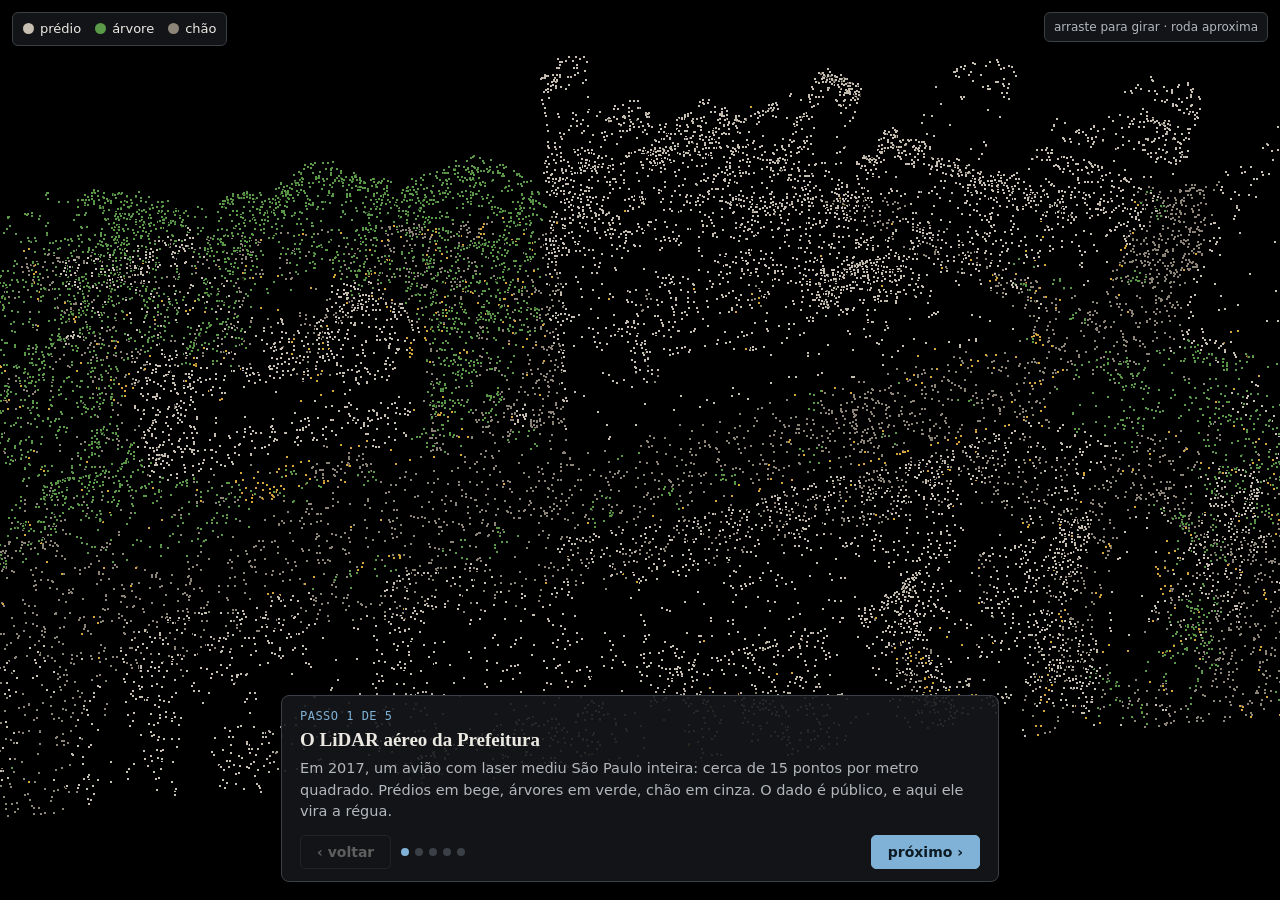
==== potree/tour.html @ 08c85d44 "Vira apresentação guiada: seis passos com imagens e passeios 3D dentro das fotos Comparadores arrast" ====
<!doctype html>
<html lang="pt-BR">
<head>
<meta charset="utf-8">
<meta name="viewport" content="width=device-width, initial-scale=1">
<title>Apresentação 3D</title>
<link rel="icon" href="data:image/svg+xml,%3Csvg xmlns=%27http://www.w3.org/2000/svg%27 viewBox=%270 0 32 32%27%3E%3Crect width=%2732%27 height=%2732%27 rx=%275%27 fill=%27%231f5f8b%27/%3E%3Cpath d=%27M16 5v22M5 16h22%27 stroke=%27%23fff%27 stroke-width=%272%27/%3E%3Ccircle cx=%2716%27 cy=%2716%27 r=%276.5%27 fill=%27none%27 stroke=%27%23fff%27 stroke-width=%272%27/%3E%3C/svg%3E">
<link rel="stylesheet" href="libs/potree/potree.css">
<style>
  :root { --painel: rgba(20, 23, 26, .9); --tinta: #ece9e3; --tinta2: #b4b8bc; --linha: #3a4046; --destaque: #7fb2d6; }
  html, body { margin: 0; height: 100%; overflow: hidden; background: #15181b; color: var(--tinta);
    font: 15px/1.5 "IBM Plex Sans", system-ui, -apple-system, "Segoe UI", sans-serif; }
  #render { position: absolute; inset: 0; }
  #cartao { position: absolute; left: 50%; bottom: 18px; transform: translateX(-50%); width: min(680px, calc(100% - 24px));
    background: var(--painel); border: 1px solid var(--linha); border-radius: 8px; padding: 14px 18px 12px; z-index: 20;
    box-shadow: 0 6px 24px rgba(0, 0, 0, .35); }
  #cartao .passo { font: 500 12px/1 "IBM Plex Mono", ui-monospace, monospace; color: var(--destaque); letter-spacing: .04em; }
  #cartao h1 { font: 600 19px/1.25 "Source Serif 4", Georgia, serif; margin: 6px 0 6px; }
  #cartao p { margin: 0; color: var(--tinta2); font-size: 14.5px; }
  #controles { display: flex; align-items: center; gap: 10px; margin-top: 12px; }
  #controles button { font: 600 14px "IBM Plex Sans", system-ui, sans-serif; border-radius: 5px; padding: 8px 16px; cursor: pointer;
    border: 1px solid var(--linha); background: transparent; color: var(--tinta); }
  #controles button.principal { background: var(--destaque); border-color: var(--destaque); color: #0d1a24; margin-left: auto; }
  #controles button:disabled { opacity: .35; cursor: default; }
  #pontos { display: flex; gap: 6px; }
  #pontos i { width: 8px; height: 8px; border-radius: 50%; background: var(--linha); cursor: pointer; }
  #pontos i.ativo { background: var(--destaque); }
  #legenda { position: absolute; top: 12px; left: 12px; z-index: 20; display: flex; gap: 14px; flex-wrap: wrap;
    background: var(--painel); border: 1px solid var(--linha); border-radius: 6px; padding: 6px 10px; font-size: 13px; }
  #legenda:empty { display: none; }
  #legenda span { display: inline-flex; align-items: center; gap: 6px; }
  #legenda i { width: 11px; height: 11px; border-radius: 50%; display: inline-block; }
  #dica { position: absolute; top: 12px; right: 12px; z-index: 20; font-size: 12px; color: var(--tinta2); background: var(--painel);
    border: 1px solid var(--linha); border-radius: 6px; padding: 5px 9px; }
  #carregando { position: absolute; inset: 0; display: grid; place-items: center; z-index: 30; background: #15181b;
    color: var(--tinta2); font-size: 15px; }
  .potree_annotation { font: 600 12px/1 "IBM Plex Sans", system-ui, sans-serif !important; }
  .annotation-titlebar { background: rgba(20, 23, 26, .85) !important; color: #fff !important; border-radius: 4px !important;
    padding: 4px 7px !important; border: 1px solid #3a4046 !important; }
  #potree_map, #potree_sidebar_container, #potree_quick_buttons { display: none !important; }
  @media (max-width: 560px) {
    #cartao { bottom: 8px; padding: 10px 12px; }
    #cartao h1 { font-size: 16.5px; }
    #cartao p { font-size: 13.5px; }
    #dica { display: none; }
  }
</style>
</head>
<body>
<div id="render"></div>
<div id="legenda"></div>
<div id="dica">arraste para olhar em volta</div>
<div id="cartao">
  <div class="passo" id="num"></div>
  <h1 id="tit"></h1>
  <p id="txt"></p>
  <div id="controles">
    <button id="voltar" type="button">‹ voltar</button>
    <div id="pontos"></div>
    <button id="proximo" class="principal" type="button">próximo ›</button>
  </div>
</div>
<div id="carregando">carregando as nuvens e as fotos…</div>

<script src="libs/jquery/jquery-3.1.1.min.js"></script>
<script src="libs/other/BinaryHeap.js"></script>
<script src="libs/tween/tween.min.js"></script>
<script src="libs/proj4/proj4.js"></script>
<script src="libs/potree/potree.js"></script>
<script>
  const q = new URLSearchParams(location.search);
  const TOUR = q.get('t') || 'avenida';
  const CORES = { 2: '#8d8577', 20: '#8d8577', 5: '#5b9a48', 6: '#c7bfb1', 19: '#d4a63c', 60: '#d6604d', 61: '#2166ac',
                  62: '#9a9a9a', 70: '#bbbbbb' };
  const hexRGB = h => [1, 3, 5].map(i => parseInt(h.slice(i, i + 2), 16) / 255);
  const grau = Math.PI / 180;

  if (window !== window.top) document.getElementById('dica').style.right = '120px';   // dentro do site: o fechar fica ali
  window.POTREE_NUVEM_MERCATOR = false;
  proj4.defs('pointcloud', '+proj=utm +zone=23 +south +ellps=GRS80 +towgs84=0,0,0,0,0,0,0 +units=m +no_defs');
  proj4.defs('WGS84', '+proj=longlat +ellps=WGS84 +datum=WGS84 +no_defs');
  const viewer = new Potree.Viewer(document.getElementById('render'), { noDragAndDrop: true });
  viewer.setEDLEnabled(true); viewer.setEDLRadius(1.4); viewer.setEDLStrength(0.35);
  viewer.setFOV(65); viewer.setPointBudget(4_000_000); viewer.setBackground('black'); viewer.setMinNodeSize(5);
  window.viewer = viewer;

  let cfg, imagens, passo = 0, linhasObjs = [], rotulos = [];
  const nuvens = {}, porNome = {};

  // ---------- linhas 3D (edificações do GeoSampa): o mesmo truque do viewer do TCC, que pega as classes de linha de
  // uma medição do Potree (este build não expõe o three.js), na cena de sobreposição (a esfera da foto cobre a principal)
  function criarLinhas(A) {
    const V3 = viewer.scene.view.position.constructor;
    const tmp = new Potree.Measure();
    tmp.addMarker(new V3(0, 0, 0)); tmp.addMarker(new V3(1, 0, 0));
    const e = tmp.edges[0];
    const LineSegments2 = Object.getPrototypeOf(e.constructor.prototype).constructor;
    const LineSegmentsGeometry = Object.getPrototypeOf(e.geometry.constructor.prototype).constructor;
    const LineMaterial = e.material.constructor;
    const cena = viewer.measuringTool ? viewer.measuringTool.scene : viewer.scene.scene;
    for (const [chave, cor] of [['telhado', 0x3d8bff], ['quinas', 0x9ec5ff]]) {
      if (!A[chave] || !A[chave].length) continue;
      const g = new LineSegmentsGeometry();
      g.setPositions(A[chave]);
      const m = new LineMaterial({ color: cor, linewidth: 3, resolution: e.material.resolution.clone() });
      m.depthTest = false;
      const o = new LineSegments2(g, m);
      o.position.set(...A.origem);
      o.frustumCulled = false;
      o.visible = false;
      cena.add(o);
      linhasObjs.push(o);
    }
    viewer.addEventListener('update', () => {
      const el = viewer.renderer.domElement;
      linhasObjs.forEach(o => o.material.resolution.set(el.clientWidth, el.clientHeight));
    });
  }

  // ---------- fotos 360
  function orientar(im) {                         // a mesma rotação do Images360.focus do potree.js
    const s = imagens.sphere;
    s.position.set(...im.position);
    s.rotation.set((+im.roll + 90) * grau, -im.pitch * grau, (-im.course + 90) * grau, 'ZYX');
  }
  function aplicarPose(im, v) {
    im.position = [v[0], v[1], v[2]];
    [im.course, im.pitch, im.roll] = [v[3], v[4], v[5]];
    im.mesh.position.set(v[0], v[1], v[2]);
  }
  const direcao = ([az, el]) => [Math.sin(az * grau) * Math.cos(el * grau), Math.cos(az * grau) * Math.cos(el * grau), Math.sin(el * grau)];

  function entrarFoto(p) {
    const im = porNome[p.foto], v = cfg.poses[p.foto][p.modo], d = direcao(p.olhar);
    aplicarPose(im, v);
    if (imagens.focusedImage === im) {             // mesma foto, outra pose: a esfera gira e a câmera vai junto
      orientar(im);
      viewer.scene.view.setView(v.slice(0, 3).map((x, k) => x - d[k] * 1e-6), v.slice(0, 3), 900);
      return;
    }
    if (imagens.focusedImage) imagens.unfocus(viewer);
    viewer.scene.view.position.set(...v.slice(0, 3).map((x, k) => x - d[k] * 5));
    imagens.focus(im, viewer);
    imagens.elUnfocus.style.display = 'none';
  }

  function sairFoto() {
    if (!imagens.focusedImage) return;
    imagens.sphere.visible = false;
    imagens.sphere.material.map = null;
    imagens.focusedImage = null;
    imagens.selectingEnabled = false;
    viewer.orbitControls.doubleClockZoomEnabled = true;
  }

  // ---------- passos
  function legenda(p) {
    const L = document.getElementById('legenda'), itens = [];
    if (p.mostrar.includes('cameras')) itens.push([CORES[60], 'GPS'], [CORES[61], 'pose ajustada']);
    if (p.linhas) itens.push(['#3d8bff', 'edificações do GeoSampa']);
    if (TOUR === 'trj2' && p.mostrar.some(m => ['copa', 'tronco', 'casco'].includes(m))) itens.push(['#888', 'uma cor por árvore']);
    if (p.mostrar.includes('lidar') && !p.foto) itens.push([CORES[6], 'prédio'], [CORES[5], 'árvore'], [CORES[2], 'chão']);
    L.innerHTML = itens.map(([c, t]) => `<span><i style="background:${c}"></i>${t}</span>`).join('');
  }

  function irPara(k) {
    passo = Math.max(0, Math.min(cfg.passos.length - 1, k));
    const p = cfg.passos[passo];
    for (const [id, pc] of Object.entries(nuvens)) pc.visible = p.mostrar.includes(id);
    linhasObjs.forEach(o => o.visible = !!p.linhas);
    rotulos.forEach(a => a.visible = !!p.rotulos);
    viewer.setFOV(p.fov || 55);
    if (p.foto) entrarFoto(p);
    else { sairFoto(); viewer.scene.view.setView(p.vista.posicao, p.vista.alvo, 1200); }
    document.getElementById('num').textContent = `PASSO ${passo + 1} DE ${cfg.passos.length}`;
    document.getElementById('tit').textContent = p.titulo;
    document.getElementById('txt').textContent = p.texto;
    document.getElementById('voltar').disabled = passo === 0;
    const prox = document.getElementById('proximo');
    prox.textContent = passo === cfg.passos.length - 1 ? 'recomeçar' : 'próximo ›';
    document.querySelectorAll('#pontos i').forEach((b, i) => b.classList.toggle('ativo', i === passo));
    document.getElementById('dica').textContent = p.foto ? 'arraste para olhar em volta' : 'arraste para girar · roda aproxima';
    legenda(p);
    const u = new URLSearchParams(location.search); u.set('passo', passo + 1); history.replaceState(null, '', '?' + u);
  }
  document.getElementById('voltar').onclick = () => irPara(passo - 1);
  document.getElementById('proximo').onclick = () => irPara(passo === cfg.passos.length - 1 ? 0 : passo + 1);
  document.addEventListener('keydown', ev => {
    if (ev.key === 'ArrowRight' || ev.key === ' ') irPara(passo + 1);
    if (ev.key === 'ArrowLeft') irPara(passo - 1);
  });

  // ---------- carga
  (async () => {
    cfg = await (await fetch(`tour/${TOUR}.json`)).json();
    document.title = cfg.titulo;
    const cores = Object.assign({}, CORES, cfg.cores || {});
    const esquema = { DEFAULT: { visible: true, name: 'outra', color: [0.6, 0.6, 0.6, 1] } };
    for (const [k, h] of Object.entries(cores)) esquema[k] = { visible: true, name: k, color: [...hexRGB(h), 1] };
    viewer.setClassifications(esquema);
    document.getElementById('pontos').innerHTML = cfg.passos.map((_, i) => `<i title="passo ${i + 1}"></i>`).join('');
    document.querySelectorAll('#pontos i').forEach((b, i) => b.onclick = () => irPara(i));

    const cargas = cfg.camadas.map(c => new Promise(ok => Potree.loadPointCloud(c.caminho, c.id, e => {
      const pc = e.pointcloud, m = pc.material;
      m.size = c.tamanho; m.pointSizeType = Potree.PointSizeType.FIXED;
      m.activeAttributeName = c.cor === 'classe' ? 'classification' : 'rgba';
      if (c.brilho) m.rgbBrightness = c.brilho;
      pc.visible = false;
      viewer.scene.addPointCloud(pc);
      nuvens[c.id] = pc;
      ok();
    })));
    imagens = await Potree.Images360Loader.load(cfg.fotos, viewer, { transform: proj4('WGS84', 'pointcloud') });
    for (const im of imagens.images) {
      const nome = im.file.split('/').pop().replace('.jpg', '.webp');
      porNome[nome] = im;
      im.mesh.visible = false;
      im.mesh.scale.set(0.3, 0.3, 0.3);
    }
    imagens.selectingEnabled = false;
    const mostrarEsferas = imagens.unfocus.bind(imagens);   // o unfocus do Potree religa as esferas: aqui ficam ocultas
    imagens.unfocus = v => { mostrarEsferas(v); imagens.images.forEach(i => i.mesh.visible = false); imagens.selectingEnabled = false; };
    viewer.scene.add360Images(imagens);
    if (cfg.linhas) criarLinhas(await (await fetch(cfg.linhas)).json());
    for (const r of cfg.rotulos || []) {
      const a = new Potree.Annotation({ position: r.posicao, title: r.texto });
      a.visible = false;
      viewer.scene.annotations.add(a);
      rotulos.push(a);
    }
    await Promise.all(cargas);
    document.getElementById('carregando').remove();
    irPara((+q.get('passo') || 1) - 1);
  })();

  // prévia estática (só na montagem, pelo apresentacao/servidor.py): quadro em JPEG
  window.capturar = async (largura = 1200, altura = 675, espera = 4000) => {
    const area = document.getElementById('render');
    Object.assign(area.style, { width: largura + 'px', height: altura + 'px', right: 'auto', bottom: 'auto' });
    await new Promise(r => setTimeout(r, espera));
    viewer.render();
    const tela = document.createElement('canvas'); tela.width = largura; tela.height = altura;
    const ctx = tela.getContext('2d'); ctx.fillStyle = '#15181b'; ctx.fillRect(0, 0, largura, altura);
    ctx.drawImage(viewer.renderer.domElement, 0, 0, largura, altura);
    Object.assign(area.style, { width: '', height: '', right: '', bottom: '' });
    return tela.toDataURL('image/jpeg', 0.88);
  };
</script>
</body>
</html>
---- potree/libs/potree/potree.css ----
/* CSS - Cascading Style Sheet */
/* Updated Palette color codes */

/* As hex codes */
.color-primary-0 { color: #1B3B5F }	/* Main Primary color */
.color-primary-1 { color: #4A6B8A }
.color-primary-2 { color: #2E5A7A }
.color-primary-3 { color: #3A8DBA }
.color-primary-4 { color: #1FBFFF }

/* As RGBa codes */
.rgba-primary-0 { color: rgba( 27, 59, 95,1) }	/* Main Primary color */
.rgba-primary-1 { color: rgba( 74,107,138,1) }
.rgba-primary-2 { color: rgba( 46, 90,122,1) }
.rgba-primary-3 { color: rgba( 58,141,186,1) }
.rgba-primary-4 { color: rgba( 31,191,255,1) }

/* Generated by Paletton.com Â© 2002-2014 */
/* http://paletton.com */

:root{
    --color-0: 			rgba( 27, 59, 95, 1);  /* Azul escuro */
    --color-1: 			rgba( 74,107,138, 1);  /* Azul médio */
    --color-2: 			rgba( 46, 90,122, 1);  /* Azul claro */
    --color-3: 			rgba( 58,141,186, 1);  /* Azul celeste */
    --color-4: 			rgba( 31,191,255, 1);  /* Azul água */
    
    --bg-color:			var(--color-0);
    --bg-color-2:		rgb(27, 59, 95);  /* Azul escuro */
    --bg-light-color:	rgba( 74,107,138, 1);  /* Azul médio */
    --bg-dark-color:	rgba( 27, 59, 95, 1);  /* Azul escuro */
    --bg-hover-color:	var(--color-2);
    
    --font-color:		#ecf0f1;  /* Branco */
    --font-color-2:		#bdc3c7;  /* Cinza claro */
    --font-color:		#ecf0f1;  /* Branco */
    --border-color:		#2c3e50;  /* Azul escuro */
    
    --measurement-detail-node-bg-light:		var(--color-1);
    --measurement-detail-node-bg-dark:		var(--color-2);
    --measurement-detail-area-bg-color:		#f1c40f;  /* Amarelo */
}

#potree_sidebar_container{
	position:	absolute;
	z-index:	0;
	width:		350px;
	height:		100%;
	overflow-y:	scroll;
	font-size:	85%;
	border-right:	1px solid black;
	background-color:	var(--bg-color);
}

#sidebar_root{
	color:				var(--font-color);
	font-family:		Arial,Helvetica,sans-serif;
	font-size:			1em;
}

.potree_failpage{
	width: 100%;
	height: 100%;
	background-color: white;
	position: absolute;
	margin: 15px;
}

.potree_failpage a{
	color: initial !important;
	text-decoration: underline !important;
}

.potree_info_text{
	color:		white;
	font-weight: bold;
	text-shadow:  1px  1px 1px black,
				  1px -1px 1px black,
				 -1px  1px 1px black,
				 -1px -1px 1px black;
}

.potree_message{
	width: 500px;
	background-color: var(--bg-color);
	padding: 5px;
	margin: 5px;
	border-radius: 4px;
	color: var(--font-color);
	font-family: Arial;
	opacity: 0.8;
	border: 1px solid black;
	display: flex;
	overflow: auto;
}

.potree_message_error{
	background-color: red;
}

#potree_description{
	position: absolute; 
	top: 10px; 
	left: 50%; 
	transform: translateX(-50%); 
	text-align: center;
	z-index:	1000;
}

.potree_sidebar_brand{
	margin:			1px 20px;
	line-height:	2em;
	font-size:		100%;
	font-weight:	bold;
	position:		relative;
	display:		flex; 
	flex-direction:	row;
	color:rgba( 31,191,255, 1);
}

#potree_sidebar_container a{
	color: 			#ffffff;
}

#potree_quick_buttons{
	position: absolute;
	left: 4px;
	top: 4px; 
	width: 10px; 
	height: 10px; 
	z-index: 10000;
	float: left;
}

.potree_menu_toggle{
	float:			left;
	margin:			0;
	background:		none;
	width:			2.5em;
	height:			2.5em;
	z-index:		100;
	cursor: 		pointer;
	margin:			4px;
}

#potree_map_toggle{
	float:			left;
	margin:			0;
	background:		none;
	width:			2.5em;
	height:			2.5em;
	z-index:		100;
	cursor: 		pointer;
	margin:			4px;
}

#potree_render_area{
	position: 	absolute;
	/*background: linear-gradient(-90deg, red, yellow);*/
	top: 		0px;
	bottom: 	0px;
	left: 		0px;
	right: 		0px;
	overflow: 	hidden;
	z-index: 	1;
	-webkit-transition: left .35s;
	transition: left .35s;
}

.potree-panel {
	border: 		1px solid black;
	border-radius: 	0.4em;
	padding: 		0px;
	background-color: var(--bg-light-color);
}

.potree-panel-heading{
	background-color: var(--bg-dark-color);
}

a:hover, a:visited, a:link, a:active{
	color: 				#ccccff;
	text-decoration: 	none;
}

.annotation{
	position:		absolute;
	padding:		10px;
	opacity:		0.5;
	transform:		translate(-50%, -30px);
	will-change:	left, top;
}

.annotation-titlebar{
	color:			white;
	background-color:	black;
	border-radius:	1.5em;
	border:			1px solid rgba(255, 255, 255, 0.7);
	font-size:		1em;
	opacity:		1;
	margin:			auto;
	display:		table;
	padding:		1px 8px;
	cursor: 		pointer;
}

.annotation-expand{
	color:			white;
	font-size:		0.6em;
	opacity:		1;
}

.annotation-action-icon{
	width:			20px;
	height:			20px;
	display:		inline-block;
	vertical-align:	middle;
	line-height:	1.5em;
	text-align:		center;
	font-family:	Arial;
	font-weight:	bold;
	cursor: 		pointer;
}

.annotation-action-icon:hover{
	filter:			drop-shadow(0px 0px 1px white);
	width:			24px;
	height:			24px;
	cursor: 		pointer;
	
}

.annotation-item {
	color:			white;
	background-color: 	black;
	opacity:		0.5;
	border-radius:	1.5em;
	font-size:		1em;
	line-height:	1.5em;
	padding:		1px 8px 0px 8px;
	font-weight:	bold;
	display:		flex;
	cursor:			default;
}

.annotation-item:hover {
	opacity:		1.0;
	box-shadow:		0 0 5px #ffffff;
}

.annotation-main{
	display:		flex;
	flex-grow:		1;
}

.annotation-label{
	display:		inline-block;
	height:			100%;
	flex-grow:		1;
	user-select:	none;
	-moz-user-select: none;
	z-index:		100;
	vertical-align:	middle;
	line-height:	1.5em;
	font-family:	Arial;
	font-weight:	bold;
	cursor: 		pointer;
	white-space:	nowrap;
}

.annotation-description{
	position:		relative;
	color:			white;
	background-color:	black;
	padding:		10px;
	margin:			5px 0px 0px 0px;
	border-radius:	4px;
	display:		none;
	max-width:		500px;
	width:			500px;
}

.annotation-description-close{
	filter:			invert(100%);
	float:			right;
	opacity:		0.5;
	margin:			0px 0px 8px 8px;
}

	
.annotation-description-content{
	color:			white;
}

.annotation-icon{
	width:		20px;
	height:		20px;
	filter:		invert(100%);
	margin:		2px 2px;
	opacity:	0.5;
}


canvas { 
	width: 100%; 
	height: 100% 
}

body{ 
	margin: 	0; 
	padding: 	0;
	position:	absolute;
	width: 		100%;
	height: 	100%;
	overflow:	hidden;
}

.axis {
  font: 		10px sans-serif;
  color: 		var(--font-color);
}

.axis path{
	fill: 		rgba(255, 255, 255, 0.5);
	stroke: 		var(--font-color);
	shape-rendering: crispEdges;
	opacity: 		0.7;
}

.axis line {
	fill: 		rgba(255, 255, 255, 0.5);
	stroke: 		var(--font-color);
	shape-rendering: crispEdges;
	opacity: 		0.1;
}

.tick text{
	font-size: 12px;
}

.scene_header{
	display:flex;
	cursor: pointer;
	padding: 2px;
}

.scene_content{
	padding: 5px 0px 5px 0px;
	/*background-color: rgba(0, 0, 0, 0.4);*/
}

.measurement_content{
	padding: 5px 15px 5px 10px;
	/*background-color: rgba(0, 0, 0, 0.4);*/
}

.propertypanel_content{
	padding: 5px 15px 5px 10px;
	/*background-color: rgba(0, 0, 0, 0.4);*/
}

.measurement_value_table{
	width: 100%;
}

.coordinates_table_container table td {
	width: 33%;
	text-align: center;
}

#scene_object_properties{
	margin:		0px;
}




.pv-panel-heading{
	padding: 	4px !important;
	display: 	flex; 
	flex-direction: row
}

.pv-menu-list{
	list-style-type:	none;
	padding:			0;
	margin:				15px 0px;
	overflow:			hidden;
}

.pv-menu-list > *{
	margin: 	4px 20px;
}

.ui-slider {
	margin-top: 5px;
	margin-bottom: 10px;
	background-color: 	var(--color-1) !important;
	background: 		none;
	border: 			1px solid black;
}

.ui-selectmenu-button.ui-button{
	width: 		100% !important;
}

.pv-menu-list > li > .ui-slider{
	background-color: 	var(--color-1) !important;
	background: 		none;
	border: 			1px solid black;
}

.pv-menu-list .ui-slider{
	background-color: 	var(--color-1) !important;
	background: 		none;
	border: 			1px solid black !important;
}

.ui-slider-handle{
	border: 			1px solid black !important;
}

.ui-widget{
	box-sizing:border-box
}

.panel-body > li > .ui-slider{
	background-color: var(--color-1) !important;
	background: none;
	border: 1px solid black;
}

.panel-body > div > li > .ui-slider{
	background-color: var(--color-1) !important;
	background: none;
	border: 1px solid black;
}

.pv-select-label{
	margin: 1px;
	font-size: 90%;
	font-weight: 100;
}

.button-icon:hover{
	/*background-color:	#09181C;*/
	filter:				drop-shadow(0px 0px 4px white);
}

.ui-widget-content{
	/*color: var(--font-color) !important;*/
}

.accordion > h3{
	background-color: var(--bg-color-2) !important;
	background: #f6f6f6 50% 50% repeat-x;
	border:		1px solid black;
	color:		var(--font-color-2);
	cursor:		pointer;
	margin:		2px 0 0 0;
	padding:	4px 10px 4px 30px;
	box-shadow:	0px 3px 3px #111;
	text-shadow:	1px 1px 0 #000, -1px -1px 0 #000, 1px -1px 0 #000, -1px 1px 0 #000, 1px 1px 0 #000;
	font-size:	1em;
}

.accordion > h3:hover{
	filter: brightness(125%);
}

.accordion-content{
	padding: 0px 0px !important;
	border: none !important;
}

.icon-bar{
	height: 4px !important;
	border: 1px solid black;
	background-color: white;
	border-radius: 2px;
}

.canvas{
	-webkit-transition: top .35s, left .35s, bottom .35s, right .35s, width .35s;
	transition: top .35s, left .35s, bottom .35s, right .35s, width .35s;
}

#profile_window{
	background-color:	var(--bg-color);
}

#profile_titlebar{
	background-color:	var(--bg-color-2);
	color: var(--font-color-2);
	text-shadow: 1px 1px 0 #000, -1px -1px 0 #000, 1px -1px 0 #000, -1px 1px 0 #000, 1px 1px 0 #000;
	font-size: 1em;
	font-weight: bold;
}

#profile_window_title{
	position: absolute;
	margin: 5px;
}

.profile-container-button{
	cursor: pointer;
}

.profile-button:hover{
	background-color: #0000CC;
}

.unselectable{
	user-select: 			none;
}

.selectable{
	user-select: 			text;
}



.divider {
	display: 		block;
	text-align: 	center;
	overflow: 		hidden;
	white-space: 	nowrap; 
	font-weight:	bold;
	font-size:		90%;
	letter-spacing:	1px;
	margin-left:	0px;
	margin-right:	0px;
	margin-top: 	1px;
	margin-bottom: 	1px;
	padding:		1px !important;
}

.divider > span {
	position: 	relative;
	display: 	inline-block;
}

.divider > span:before,
.divider > span:after {
	content: 	"";
	position: 	absolute;
	top: 		50%;
	width: 		9999px;
	height: 	1px;
	background: #b2b2b2;
}

.divider > span:before {
	right: 100%;
	margin-right: 5px;
}

.divider > span:after {
	left: 100%;
	margin-left: 5px;
}











.ol-dragbox {
  background-color: rgba(255,255,255,0.4);
  border-color: rgba(100,150,0,1);
  border: 1px solid red;
}

.text-icon{
	opacity:	0.5;
	height:		24px;
}

.text-icon:hover{
	opacity:	1.0;
}

.input-grid-cell{
	flex-grow: 1; margin: 0px 3px 0px 3px;
}

.input-grid-label{
	flex-grow: 1; 
	margin: 0px 3px 0px 3px; 
	text-align:center; 
	font-weight: bold;
}

.input-grid-cell > input{
	width: 100%
}

.invalid_value{
	color: #e05e5e;
}


































/** 
 * OVERRIDES
 */


.ui-spinner-input{
	color: black;
}

.jstree-themeicon-custom{
	background-size: 16px !important;
}

.jstree-default .jstree-clicked{
	/*background-color: #ffffff !important;*/
	background-color: #34494f !important;
}

.jstree-default .jstree-hovered{
	background-color: #34494f !important;
}

.jstree-anchor{
	width: 100% !important;
}

.ui-state-default{
	background: #a6a9aa !important;
	border: 1px solid black;
	color: black;
}

.ui-state-active{
	background: #c6c9ca !important;
	color: black !important;
}

.cesium-viewer .cesium-viewer-cesiumWidgetContainer{
	position: absolute;
	height: 100%;
	width: 100%;
}




.zs_widget{
	padding: 2px;
	height: 4em;
	user-select: none;
}
.zs_core{
	overflow: hidden;
	position: relative;
	height: 100%;
}
.zs_handle{
	position: absolute;
	top: 0px;
	bottom: 0px;
	border: 1px solid black;
	border-radius: 3px;
	background-color: rgb(166, 169, 170);
	width: 8px;
	user-select: none;
	width: 1.2em;
	height: 1.2em;
	top: calc(50% - 0.6em);
}
.zs_stretch{
	position: absolute;
	top: 0px;
	bottom: 0px;
	border: 1px solid black;
	border-radius: 3px;
	background-color: rgb(166, 169, 170);
	width: 8px;
	user-select: none;
	width: 1.2em;
	height: 1.2em;
	top: calc(50% - 0.6em);
	color: black;
	font-weight: bold;
	font-size: 1.2em;
	font-family: arial;
}
.zs_handle:hover{
	background-color: lightgreen;
}
.zs_inside{
	position: absolute !important;
	width: 100%;
	border: 1px solid black;
	background-color: white;
	top: calc(50% - 0.326em);
	height: 0.652em;
	cursor: zoom-in;
}
.zs_outside{
	position: absolute !important;
	width: 100%;
	background-color: var(--color-1) !important;
	top: calc(50% - 0.326em);
	height: 0.652em;
	cursor: zoom-in;
}
.zs_visible_range_label{
	position: absolute;
	bottom: 0px;
	pointer-events:none;
}
.zs_visible_range_label_left{
	left: 0px;
}
.zs_visible_range_label_right{
	right: 0px;
}
.zs_chosen_range_label{
	position: absolute;
	pointer-events:none;
}

#potree_sidebar_container{
	scrollbar-color: var(--color-1) var(--bg-color);
	scrollbar-width: thin;
}


.potree ::-webkit-scrollbar {
    width: 6px;
    background-color: var(--bg-color);
}

.potree ::-webkit-scrollbar-track {

}

.potree ::-webkit-scrollbar-thumb {
    background-color: var(--color-1);
}

.propertypanel_content .heading{
	font-weight: bold;
	padding-top: 0.6em;
	padding-bottom: 0.1em;
}
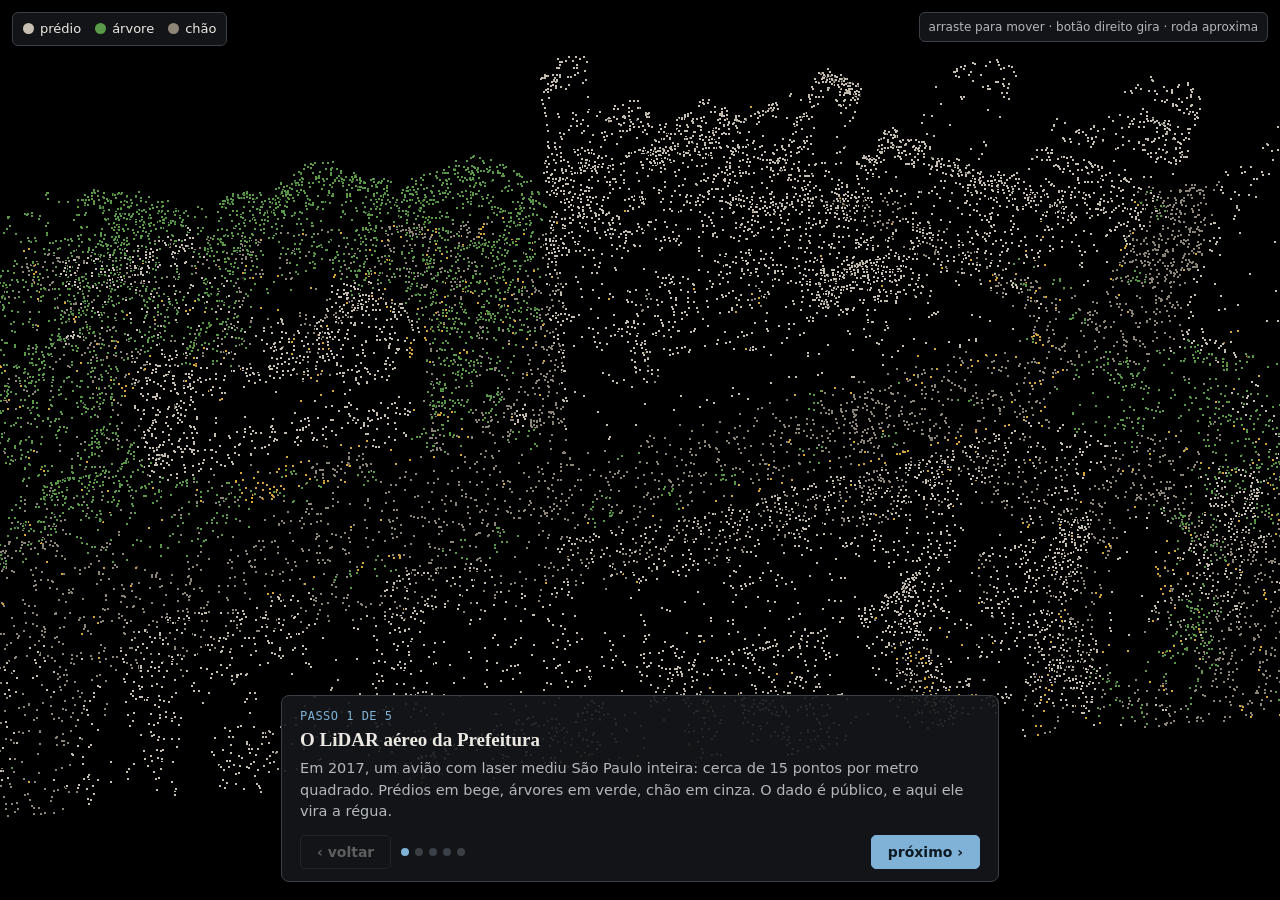
==== commit 0f95f561: "Volta em vídeo nas árvores, Earth Control fora da foto e a avenida pelas fotos A imagem das árvores " ====
--- a/potree/tour.html
+++ b/potree/tour.html
@@ -84,7 +84,7 @@
   viewer.setFOV(65); viewer.setPointBudget(4_000_000); viewer.setBackground('black'); viewer.setMinNodeSize(5);
   window.viewer = viewer;
 
-  let cfg, imagens, passo = 0, linhasObjs = [], rotulos = [];
+  let cfg, imagens, passo = 0, linhasObjs = [], rotulos = [], cores = CORES;
   const nuvens = {}, porNome = {};
 
   // ---------- linhas 3D (edificações do GeoSampa): o mesmo truque do viewer do TCC, que pega as classes de linha de
@@ -159,7 +159,7 @@
     if (p.mostrar.includes('cameras')) itens.push([CORES[60], 'GPS'], [CORES[61], 'pose ajustada']);
     if (p.linhas) itens.push(['#3d8bff', 'edificações do GeoSampa']);
     if (TOUR === 'trj2' && p.mostrar.some(m => ['copa', 'tronco', 'casco'].includes(m))) itens.push(['#888', 'uma cor por árvore']);
-    if (p.mostrar.includes('lidar') && !p.foto) itens.push([CORES[6], 'prédio'], [CORES[5], 'árvore'], [CORES[2], 'chão']);
+    if (p.mostrar.includes('lidar') && !p.foto) itens.push([cores[6], 'prédio'], [cores[5], 'árvore'], [cores[2], 'chão']);
     L.innerHTML = itens.map(([c, t]) => `<span><i style="background:${c}"></i>${t}</span>`).join('');
   }
 
@@ -171,7 +171,11 @@
     rotulos.forEach(a => a.visible = !!p.rotulos);
     viewer.setFOV(p.fov || 55);
     if (p.foto) entrarFoto(p);
-    else { sairFoto(); viewer.scene.view.setView(p.vista.posicao, p.vista.alvo, 1200); }
+    else {                                         // fora da foto: Earth Control (arrastar move, botão direito gira)
+      sairFoto();
+      viewer.setControls(viewer.earthControls);
+      viewer.scene.view.setView(p.vista.posicao, p.vista.alvo, 1200);
+    }
     document.getElementById('num').textContent = `PASSO ${passo + 1} DE ${cfg.passos.length}`;
     document.getElementById('tit').textContent = p.titulo;
     document.getElementById('txt').textContent = p.texto;
@@ -179,7 +183,8 @@
     const prox = document.getElementById('proximo');
     prox.textContent = passo === cfg.passos.length - 1 ? 'recomeçar' : 'próximo ›';
     document.querySelectorAll('#pontos i').forEach((b, i) => b.classList.toggle('ativo', i === passo));
-    document.getElementById('dica').textContent = p.foto ? 'arraste para olhar em volta' : 'arraste para girar · roda aproxima';
+    document.getElementById('dica').textContent = p.foto ? 'arraste para olhar em volta'
+      : 'arraste para mover · botão direito gira · roda aproxima';
     legenda(p);
     const u = new URLSearchParams(location.search); u.set('passo', passo + 1); history.replaceState(null, '', '?' + u);
   }
@@ -194,7 +199,7 @@
   (async () => {
     cfg = await (await fetch(`tour/${TOUR}.json`)).json();
     document.title = cfg.titulo;
-    const cores = Object.assign({}, CORES, cfg.cores || {});
+    cores = Object.assign({}, CORES, cfg.cores || {});
     const esquema = { DEFAULT: { visible: true, name: 'outra', color: [0.6, 0.6, 0.6, 1] } };
     for (const [k, h] of Object.entries(cores)) esquema[k] = { visible: true, name: k, color: [...hexRGB(h), 1] };
     viewer.setClassifications(esquema);
@@ -234,7 +239,55 @@
     irPara((+q.get('passo') || 1) - 1);
   })();
 
-  // prévia estática (só na montagem, pelo apresentacao/servidor.py): quadro em JPEG
+  // ---------- só na montagem (apresentacao/servidor.py): quadros para o site
+  // os rótulos do Potree são HTML e não saem no canvas: aqui eles são desenhados por cima de cada quadro
+  function desenharRotulos(ctx, L, A) {
+    if (!cfg.passos[passo].rotulos) return;
+    const V3 = viewer.scene.view.position.constructor, cam = viewer.scene.getActiveCamera();
+    ctx.font = '600 15px "IBM Plex Sans", system-ui, sans-serif';
+    ctx.textBaseline = 'middle';
+    for (const r of cfg.rotulos || []) {
+      const v = new V3(...r.posicao).project(cam);
+      if (v.z > 1 || Math.abs(v.x) > 1.05 || Math.abs(v.y) > 1.05) continue;
+      const x = (v.x + 1) / 2 * L, y = (1 - v.y) / 2 * A, w = ctx.measureText(r.texto).width + 14;
+      ctx.fillStyle = 'rgba(20, 23, 26, .82)';
+      ctx.fillRect(x - w / 2, y - 24, w, 22);
+      ctx.fillStyle = '#ffffff';
+      ctx.fillText(r.texto, x - w / 2 + 7, y - 13);
+    }
+  }
+
+  // volta em torno de um ponto, quadro a quadro: fig/quadros/<nome>_NNN.jpg (o ffmpeg junta em vídeo)
+  window.gravarOrbita = async (nome, o) => {
+    const L = o.largura || 1280, A = o.altura || 720, N = o.quadros || 288;
+    const area = document.getElementById('render');
+    Object.assign(area.style, { width: L + 'px', height: A + 'px', right: 'auto', bottom: 'auto' });
+    const pos = k => {
+      const t = (o.inicio || 0) * grau + 2 * Math.PI * k / N * (o.voltas || 1);
+      return [o.centro[0] + o.raio * Math.sin(t), o.centro[1] - o.raio * Math.cos(t), o.centro[2] + o.elevacao];
+    };
+    viewer.scene.view.setView(pos(0), o.centro, 0);
+    await new Promise(r => setTimeout(r, o.espera || 6000));
+    const tela = document.createElement('canvas'); tela.width = L; tela.height = A;
+    const ctx = tela.getContext('2d');
+    for (let k = 0; k < N; k++) {
+      viewer.scene.view.setView(pos(k), o.centro, 0);
+      viewer.update(1 / 30, performance.now());
+      viewer.renderer.setSize(L, A);               // o laço do Potree pode não ter rodado com a área nova
+      const cam = viewer.scene.getActiveCamera();
+      cam.aspect = L / A; cam.updateProjectionMatrix();
+      viewer.render();
+      ctx.fillStyle = '#15181b'; ctx.fillRect(0, 0, L, A);
+      ctx.drawImage(viewer.renderer.domElement, 0, 0, L, A);
+      desenharRotulos(ctx, L, A);
+      await fetch(`/salvar?nome=fig/quadros/${nome}_${String(k).padStart(3, '0')}.jpg`,
+                  { method: 'POST', body: tela.toDataURL('image/jpeg', 0.92) });
+    }
+    Object.assign(area.style, { width: '', height: '', right: '', bottom: '' });
+    return N;
+  };
+
+  // prévia estática: quadro em JPEG
   window.capturar = async (largura = 1200, altura = 675, espera = 4000) => {
     const area = document.getElementById('render');
     Object.assign(area.style, { width: largura + 'px', height: altura + 'px', right: 'auto', bottom: 'auto' });
